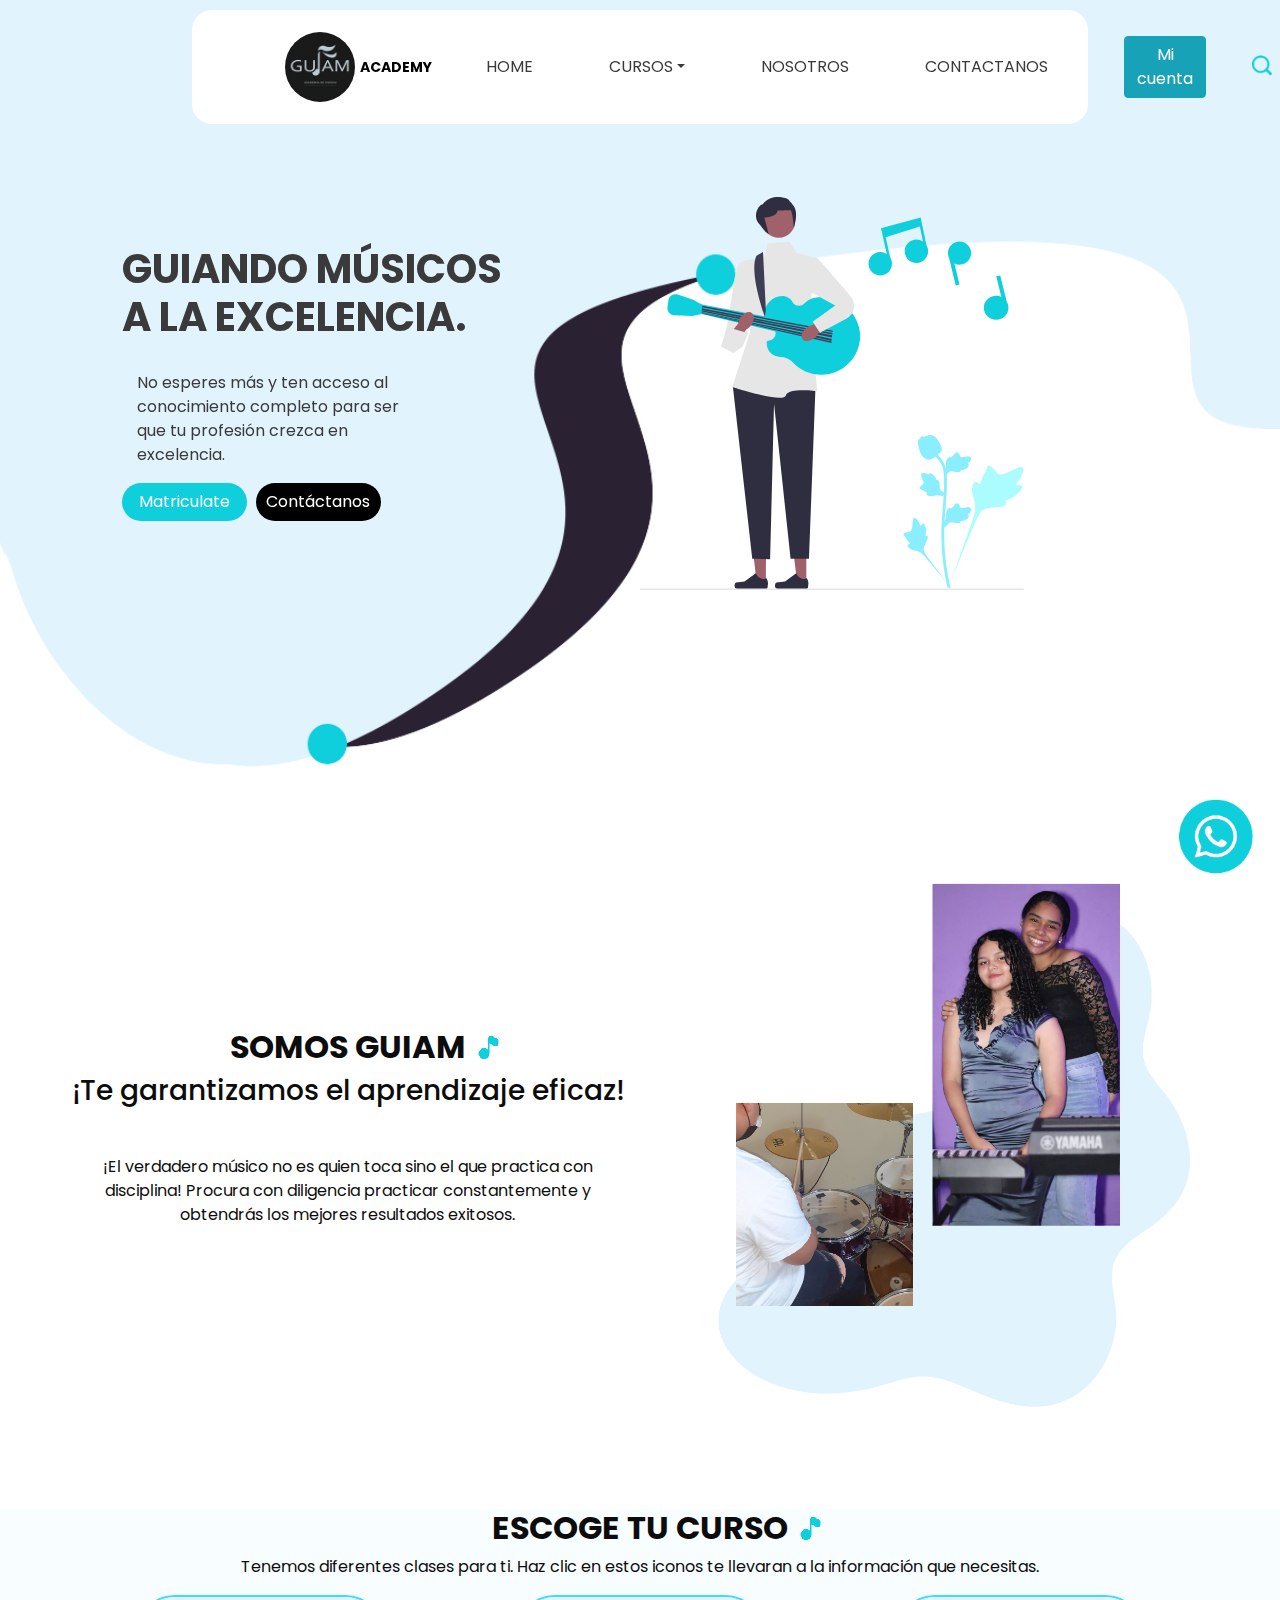
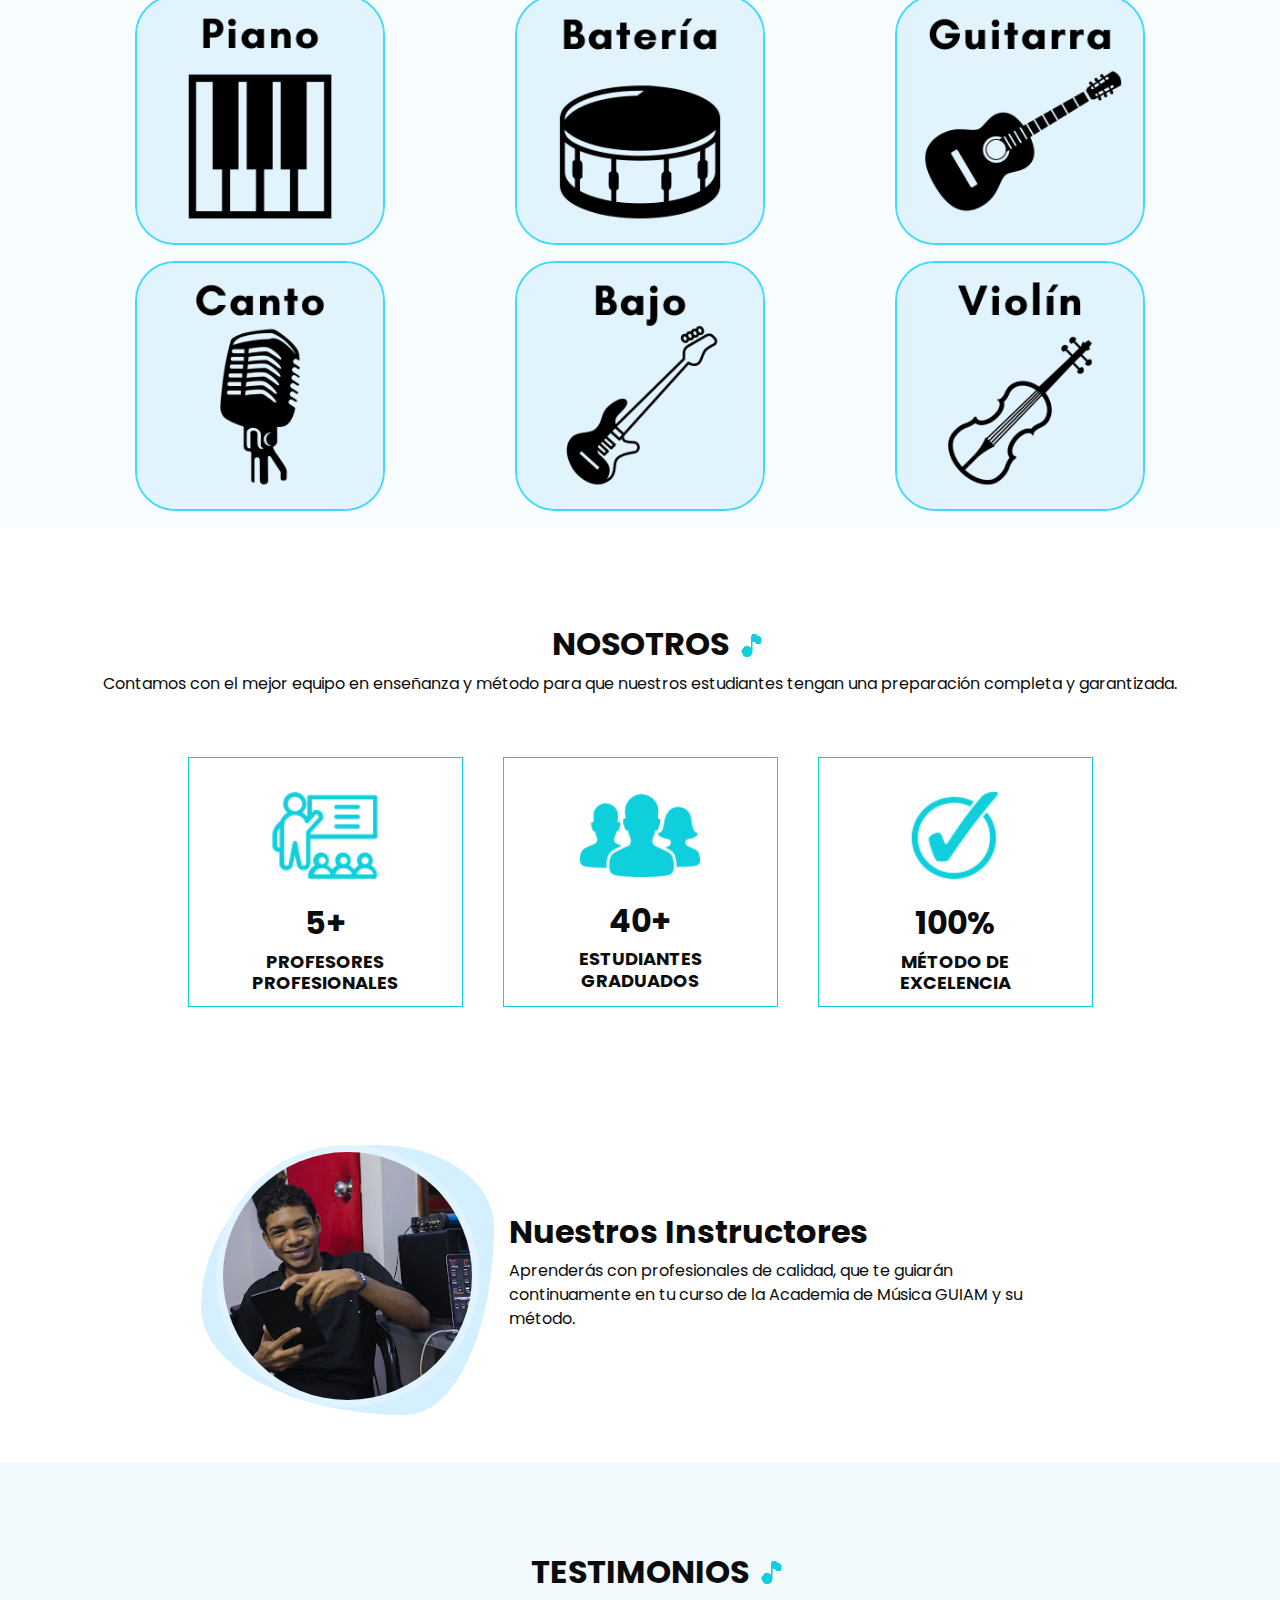
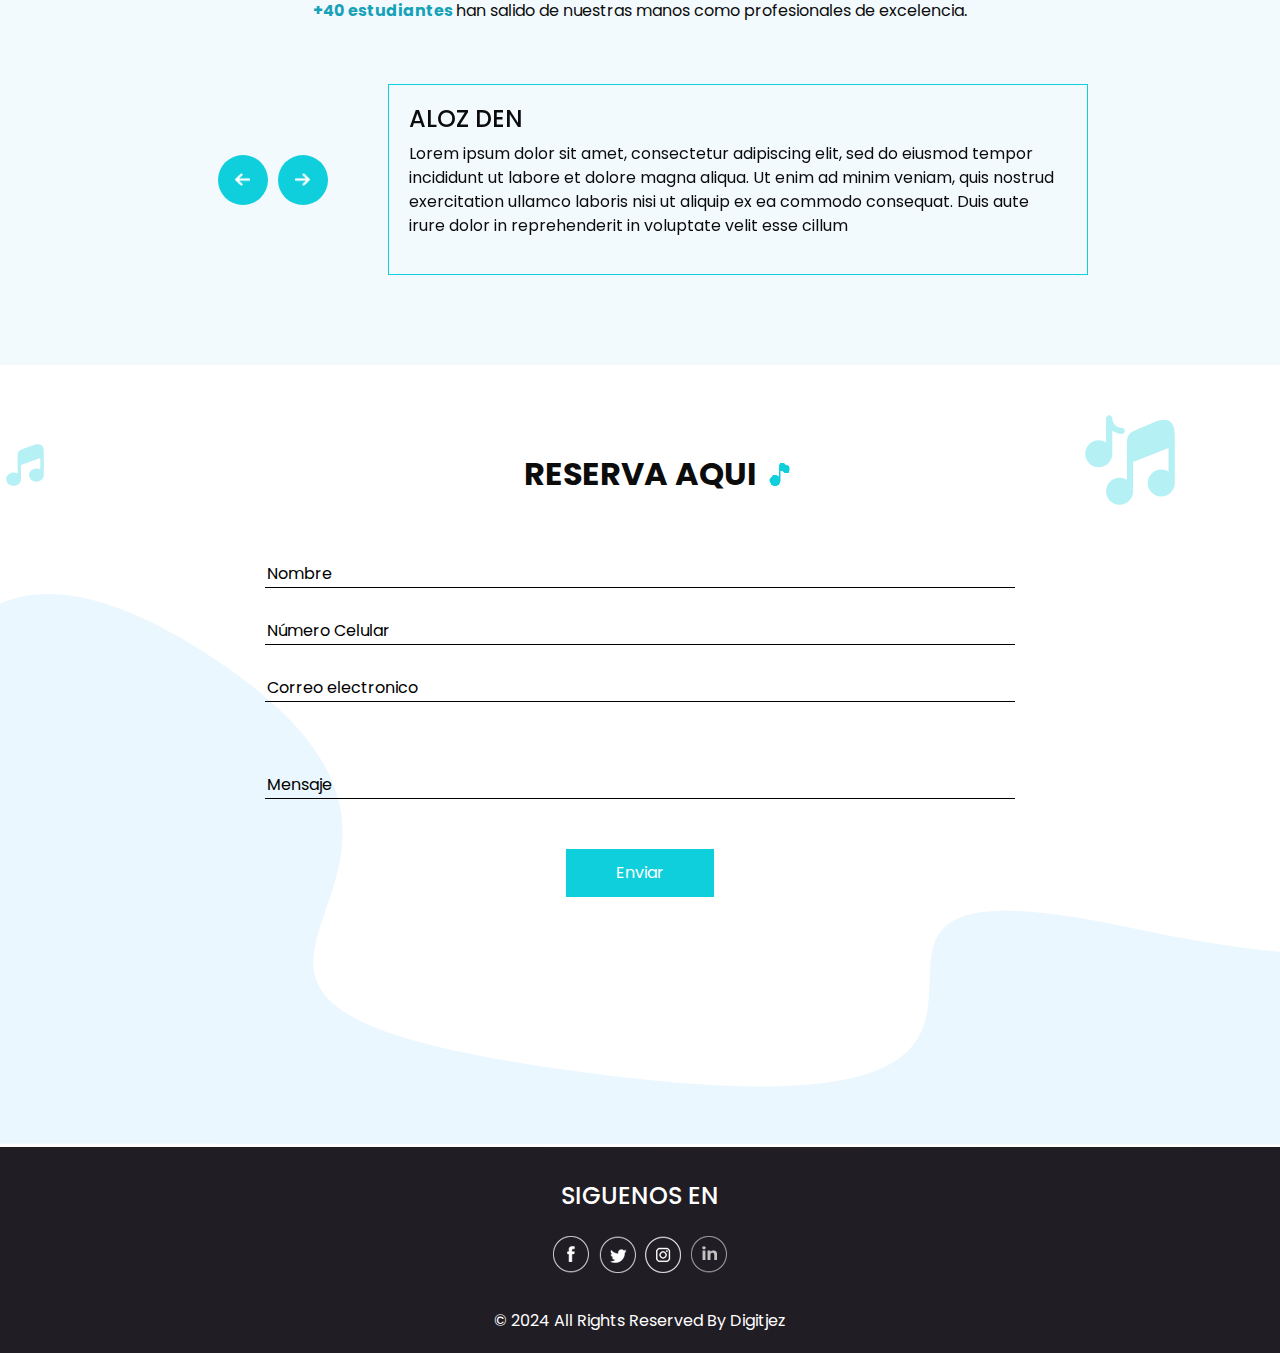
==== index.html @ 12d98ac3 "Add files via upload" ====
<!DOCTYPE html>
<html>

<head>
  <!-- Basic -->
  <meta charset="utf-8" />
  <meta http-equiv="X-UA-Compatible" content="IE=edge" />
  <!-- Mobile Metas -->
  <meta name="viewport" content="width=device-width, initial-scale=1, shrink-to-fit=no" />
  <!-- Site Metas -->
  <meta name="keywords" content="" />
  <meta name="description" content="" />
  <meta name="author" content="" />

  <title>GUIAM</title>


  <!-- bootstrap core css -->
  <link rel="stylesheet" type="text/css" href="css/bootstrap.css" />

  <!-- fonts style -->
  <link href="https://fonts.googleapis.com/css?family=Poppins:400,700&display=swap" rel="stylesheet">


  <!-- Custom styles for this template -->
  <link href="css/style.css" rel="stylesheet" />
  <!-- responsive style -->
  <link href="css/responsive.css" rel="stylesheet" />
</head>

<body>

  <div class="hero_area">
    <!-- header section strats -->
    <header class="header_section">
      <div class=""
        style="right:15%; left: 15%; top: 10px; position: fixed; display: block; background-color: #ffffff; z-index: 100; border-radius: 20px;">
        <div class="row">
          <div class="col-lg-10 offset-lg-1">
            <nav class="navbar navbar-expand-lg custom_nav-container ">
              <a class="navbar-brand" href="index.html">
                <img src="images/Guian_negro.jpg" style="border-radius: 40px; width: 70px;" alt="">
                <span style="color: black; font-size:14px;">
                  Academy
                </span>
              </a>
              </a>
              <button class="navbar-toggler" type="button" data-toggle="collapse" data-target="#navbarSupportedContent"
                aria-controls="navbarSupportedContent" aria-expanded="false" aria-label="Toggle navigation">
                <span class="navbar-toggler-icon"></span>
              </button>

              <div class="collapse navbar-collapse" id="navbarSupportedContent">
                <div class="d-flex ml-auto flex-column flex-lg-row align-items-center ">
                  <ul class="navbar-nav">
                    <li class="nav-item">
                      <a class="nav-link" href="index.html">Home<span class="sr-only">(current)</span></a>
                    </li>
                    <li class="nav-item dropdown">
                      <a class="nav-link dropdown-toggle" data-toggle="dropdown" href="#" role="button"
                        aria-haspopup="true" aria-expanded="false">Cursos</a>
                      <div class="dropdown-menu">
                        <div class="justify-content-center text-center">
                          
                          <a class="dropdown-item" href="">Piano</a>
                       <a class="dropdown-item" href="">Drum</a>
                         <a class="dropdown-item" href="">Guitar</a>
                        <a class="dropdown-item" href="">Canto</a>
                        <a class="dropdown-item" href="">Bajo</a>
                      <a class="dropdown-item" href="">Violin</a>

                        </div>
                        <p class="text-center" style="font-size: 12px;">Presenciales</p>
                        <div class="dropdown-divider"></div>
                        <a class="dropdown-item  text-center" href="#">Cursos Virtuales</a>
                      </div>
                    </li>
                    <li class="nav-item">
                      <a class="nav-link" href="portfolio.html">Nosotros</a>
                    </li>
                    <li class="nav-item">
                      <a class="nav-link" href="contact.html">Contactanos</a>
                    </li>
                    <li class="nav-item">
                      <a class="nav-link" href="login.html"><button type="button" class="btn btn-info">Mi
                          cuenta</button></a>
                    </li>
                  </ul>
                  <form class="form-inline">
                    <button class="btn  my-2 my-sm-0 nav_search-btn" type="submit"></button>
                  </form>
                </div>

              </div>
            </nav>
          </div>
        </div>
      </div>
    </header>
    <!-- end header section -->
    <!-- slider section -->
    <section class=" slider_section position-relative" style="padding: 6% 0 0 0;">
      <div id="carouselExampleControls" class="carousel slide" data-ride="carousel">
        <div class="carousel-inner">
          <div class="carousel-item active">
            <div class="container-fluid">
              <div class="row align-items-start">
                <div class="col-md-5 offset-md-1 ">
                  <div class="detail_box pt-lg-5">
                    <h1>
                      Guiando Músicos<br>
                      a la excelencia.
                    </h1>
                    <p class="col-lg-8 col-sm-5">
                      No esperes más y ten acceso al conocimiento completo para ser que tu profesión crezca en
                      excelencia.
                    </p>
                    <div class="btn-box">
                      <a href="" class="btn-1">
                        Matriculate
                      </a>
                      <a href="" class="btn-2">
                        Contáctanos
                      </a>
                    </div>
                  </div>
                </div>
                <div class="col-md-6 px-0">
                  <div class="img-box">
                    <img src="images/undraw_compose_music_re_wpiw.svg" alt="" style="z-index: 2; width: 60%;">
                  </div>
                </div>
              </div>
            </div>
          </div>
          <!--<div class="carousel-item">
            <div class="container-fluid">
              <div class="row">
                <div class="col-md-5 offset-md-1">
                  <div class="detail_box">
                    <h1>
                      photography <br>
                      studio
                    </h1>
                    <p>
                      It is a long established fact that a reader will be distracted by the readable content
                    </p>
                    <div class="btn-box">
                      <a href="" class="btn-1">
                        About Us
                      </a>
                      <a href="" class="btn-2">
                        Get A Quote
                      </a>
                    </div>
                  </div>
                </div>
                <div class="col-md-6 px-0">
                  <div class="img-box">
                    <img src="images/piano" alt="">
                  </div>
                </div>
              </div>
            </div>
          </div>
          <div class="carousel-item">
            <div class="container-fluid">
              <div class="row">
                <div class="col-md-5 offset-md-1">
                  <div class="detail_box">
                    <h1>
                      photography <br>
                      studio
                    </h1>
                    <p>
                      It is a long established fact that a reader will be distracted by the readable content
                    </p>
                    <div class="btn-box">
                      <a href="" class="btn-1">
                        About Us
                      </a>
                      <a href="" class="btn-2">
                        Get A Quote
                      </a>
                    </div>
                  </div>
                </div>
                <div class="col-md-6 px-0">
                  <div class="img-box">
                    <img src="images/slider-img.jpg" alt="">
                  </div>
                </div>
              </div>
            </div>
          </div>
        </div>
        <div class="carousel_btn-container">
          <a class="carousel-control-prev" href="#carouselExampleControls" role="button" data-slide="prev">
            <span class="sr-only">Previous</span>
          </a>
          <a class="carousel-control-next" href="#carouselExampleControls" role="button" data-slide="next">
            <span class="sr-only">Next</span>
          </a>
        </div>-->
        </div>

    </section>
    <!-- end slider section -->
  </div>

  <!-- about section -->

  <section class=" pt-5 pb-5">
    <div class="container">

      <div class="row">
        <div class="col-lg-6 col-sm-12 align-self-center text-center">
                <div class="heading_container">
        <h2>
          Somos GUIAM
        </h2>
      </div>
          <h3 class="mb-5">¡Te garantizamos el aprendizaje eficaz!</h3>
          <p>¡El verdadero músico no es quien toca sino el que practica con disciplina! Procura con diligencia practicar constantemente y obtendrás los mejores resultados exitosos.
          </p>
        </div>
        <div class="col-lg-6 col-sm-12 align-items-center">
          <img style="width: 100%;" src="images/Foto-2.png" alt="">
        </div>

      </div>
    </div>
  </section>


  <!-- <section class="about_section layout_padding">
    <div class="container">
      <div class="heading_container">
        <h2>
          About Studio
        </h2>
      </div>
      <div class="box">
        <div class="img-box">
          <img src="images/about-img.jpg" alt="">
          <div class="about_img-bg">
            <img src="images/about-img-bg.png" alt="">
          </div>
        </div>
        <div class="detail-box">
          <p>
            It is a long established fact that a reader will be distracted by the readable content of a page when
            looking at its layout. The point of using Lorem Ipsum is that it has a more-or-less normal distribution of
            letters,
          </p>
          <div>
            <a href="">
              about More
            </a>
          </div>
        </div>
      </div>
    </div>

  </section>-->


  <!-- portfolio section -->

  <section class="portfolio_section mt-5 mb-2">
    <div class="container">
      <div class="heading_container">
        <h2>
          Escoge tu Curso
        </h2>
        <p>
          Tenemos diferentes clases para ti. Haz clic en estos iconos te llevaran a la información que necesitas. 
        </p>
      </div>
      <!--<div class="portfolio_container layout_padding2">
        <div class="box-1">
          <div class="img-box b-1">
            <img src="images/Piano.png" alt="">
            <div class="btn-box">
              <a href="" class="btn-1">

              </a>
            </div>
          </div>
          <div class="img-box b-2">
            <img src="images/p-2.jpg" alt="">
            <div class="btn-box">
              <a href="" class="btn-1">

              </a>
            </div>
          </div>
        </div>
        <div class="box-2">
          <div class="box-2-top">
            <div class="img-box b-3">
              <img src="images/p-3.jpg" alt="">
              <div class="btn-box">
                <a href="" class="btn-1">

                </a>
              </div>
            </div>
          </div>
          <div class="box-2-top2">
            <div class="img-box b-4">
              <img src="images/p-4.jpg" alt="">
              <div class="btn-box">
                <a href="" class="btn-1">

                </a>
              </div>
            </div>
          </div>
          <div class="box-2-btm">
            <div class="img-box b-5">
              <img src="images/p-5.jpg" alt="">
              <div class="btn-box">
                <a href="" class="btn-1">

                </a>
              </div>
            </div>
            <div class="img-box b-6">
              <img src="images/p-6.jpg" alt="">
              <div class="btn-box">
                <a href="" class="btn-1">

                </a>
              </div>
            </div>
          </div>
        </div>-->

      <div class="container">
        <div class="row justify-content-center text-center img-course">
          <div class="pb-3 col-lg-4 col-6">
            <img class="animation-expanded" src="images/Piano.png" alt="">
          </div>
          <div class="pb-3 col-lg-4 col-6">
            <img class="animation-expanded" src="images/Drum.png" alt="">
          </div>
          <div class="pb-3 col-lg-4 col-6">
            <img class="animation-expanded" src="images/Guitar.png" alt="">
          </div>

          <div class="pb-3 col-lg-4 col-6">
            <img class="animation-expanded" src="images/Canto.png" alt="">
          </div>
          <div class="col-lg-4 col-6">
            <img class="animation-expanded" src="images/Bajo.png" alt="">
          </div>
          <div class="col-lg-4 col-6">
            <img class="animation-expanded" src="images/Violin.png" alt="">
          </div>

        </div>
      </div>

    </div>
    </div>
    </div>

  </section>

  <!-- end about section -->

  <!-- achieve section -->

  <section class="achieve_section layout_padding">
    <div class="container">
      <div class="heading_container">
        <h2>
          Nosotros
        </h2>
        <p>
          Contamos con el mejor equipo en enseñanza y método para que nuestros estudiantes tengan una preparación
          completa y garantizada.
        </p>
      </div>
      <div class="achieve_container">
        <div class="box">
          <div class="img-box">
            <img src="images/Profesor.png" alt="">
          </div>
          <div class="detail-box">
            <h2>
              5+
            </h2>
            <h6>
              Profesores profesionales
            </h6>
          </div>
        </div>
        <div class="box">
          <div class="img-box">
            <img src="images/a-2.png" alt="">
          </div>
          <div class="detail-box">
            <h2>
              40+
            </h2>
            <h6>
              Estudiantes Graduados
            </h6>
          </div>
        </div>
        <div class="box">
          <div class="img-box">
            <img src="images/Check.png" alt="">
          </div>
          <div class="detail-box">
            <h2>
              100%
            </h2>
            <h6>
              Método de excelencia
            </h6>
          </div>
        </div>
      </div>
    </div>
  </section>

  <!-- end achieve section -->


  <section class="p-5">
    <div class="container">
      <div class="heading_container">

      </div>
      <div class="row justify-content-center">
        <div class="col-lg-3 col-sm-12 align-items-center shape">
          <img class="" style="width: 100%; border-radius: 50%; border: 7px solid #E1F3FD;" src="images/jezreel.jpg"
            alt="">
        </div>
        <div class="col-lg-6 col-sm-12 align-self-center">
          <h2 style="font-weight: bold;">
            Nuestros Instructores
          </h2>
          <p> Aprenderás con profesionales de calidad, que te guiarán continuamente en tu curso de la Academia de Música GUIAM y su método.
          </p>
        </div>
      </div>
    </div>
  </section>

  <!-- client section -->

  <section class="client_section layout_padding-bottom layout_padding-top" style="background-color: #e1f3fd63 ;">
    <div class="container">
      <div class="heading_container">
        <h2>
          Testimonios
        </h2>
        <p>
          <span class="text-info font-weight-bold">+40 estudiantes </span>han salido de nuestras manos como profesionales de excelencia.
        </p>
      </div>
      <div class="layout_padding2-top">
        <div id="carouselExample2Controls" class="carousel slide" data-ride="carousel">
          <div class="row">
            <div class="col-md-3">
              <div class="btn_container">
                <a class="carousel-control-prev" href="#carouselExample2Controls" role="button" data-slide="prev">
                  <span class="sr-only">Previous</span>
                </a>
                <a class="carousel-control-next" href="#carouselExample2Controls" role="button" data-slide="next">
                  <span class="sr-only">Next</span>
                </a>
              </div>
            </div>
            <div class="col-md-9 col-lg-8">
              <div class="carousel-inner">
                <div class="carousel-item active">
                  <div class="detail-box">
                    <h4>
                      Aloz den
                    </h4>
                    <p>
                      Lorem ipsum dolor sit amet, consectetur adipiscing elit, sed do eiusmod tempor incididunt ut
                      labore
                      et
                      dolore magna aliqua. Ut enim ad minim veniam, quis nostrud exercitation ullamco laboris nisi ut
                      aliquip ex ea commodo consequat. Duis aute irure dolor in reprehenderit in voluptate velit esse
                      cillum
                    </p>
                  </div>
                </div>
                <div class="carousel-item ">
                  <div class="detail-box">
                    <h4>
                      Aloz den
                    </h4>
                    <p>
                      Lorem ipsum dolor sit amet, consectetur adipiscing elit, sed do eiusmod tempor incididunt ut
                      labore
                      et
                      dolore magna aliqua. Ut enim ad minim veniam, quis nostrud exercitation ullamco laboris nisi ut
                      aliquip ex ea commodo consequat. Duis aute irure dolor in reprehenderit in voluptate velit esse
                      cillum
                    </p>
                  </div>
                </div>
                <div class="carousel-item ">
                  <div class="detail-box">
                    <h4>
                      Aloz den
                    </h4>
                    <p>
                      Lorem ipsum dolor sit amet, consectetur adipiscing elit, sed do eiusmod tempor incididunt ut
                      labore
                      et
                      dolore magna aliqua. Ut enim ad minim veniam, quis nostrud exercitation ullamco laboris nisi ut
                      aliquip ex ea commodo consequat. Duis aute irure dolor in reprehenderit in voluptate velit esse
                      cillum
                    </p>
                  </div>
                </div>
              </div>
            </div>

          </div>

        </div>
      </div>
    </div>
  </section>


  <!-- end client section -->

  <!-- contact section -->

  <section class="contact_section layout_padding">
    <div class="bg-img1">
      <img src="images/music-notes-svgrepo-com (3).svg" alt="">
    </div>
    <div class="bg-img2">
      <img src="images/music-note-svgrepo-com.svg" alt="">
    </div>
    <div class="container">
      <div class="heading_container">
        <h2>
          Reserva aqui
        </h2>
      </div>
      <div class="">
        <div class="row">
          <div class="col-md-8 mx-auto">
            <form action="">
              <div class="contact_form-container">
                <div>
                  <div>
                    <input type="text" placeholder="Nombre">
                  </div>
                  <div>
                    <input type="text" placeholder="Número Celular">
                  </div>
                  <div>
                    <input type="email" placeholder="Correo electronico">
                  </div>
                  <div class="">
                    <input type="text" placeholder="Mensaje" class="message_input">
                  </div>
                  <div class=" d-flex justify-content-center ">
                    <button type="submit">
                      Enviar
                    </button>
                  </div>
                </div>
              </div>
            </form>
          </div>
        </div>
      </div>
    </div>
  </section>


  <!-- end contact section -->


  <!-- info section -->
  <section class="info_section">
    <div class="container">
      <div class="info_container">
        <div class="info_social">
          <div class="d-flex justify-content-center">
            <h4 class="">
              Siguenos en
            </h4>
          </div>
          <div class="social_box">
            <a href="">
              <img src="images/fb.png" alt="">
            </a>
            <a href="">
              <img src="images/twitter.png" alt="">
            </a>
            <a href="">
              <img src="images/instagram.png" alt="">
            </a>
            <a href="">
              <img src="images/linkedin.png" alt="">
            </a>
          </div>
        </div>
      </div>
    </div>
  </section>

  <style>

  </style>

  <!-- end info_section -->
  <div class="fixed-action-btn" style="bottom: 45px; right: 24px;"><a href="" class="btn-smf" aria-label="whatsapp">
      <img src="/images/whatsapp azulado.png" alt=""></a>
    <ul>
      <li><a href="https://wa.me/50763581615" aria-label="contactanos"
          style="transform: scaleY(1) scaleX(1) translateY(0px) translateX(0px); opacity: 1;"><i
            class="mdi-communication-live-help">Contáctanos</i></a></li>
    </ul>
  </div>
  <!-- footer section -->
  <section class="container-fluid footer_section">
    <div class="container">
      <p>
        &copy; 2024 All Rights Reserved By
        <a href="https://html.design/">Digitjez</a>
      </p>
    </div>
  </section>
  <!-- footer section -->

  <script type="text/javascript" src="js/jquery-3.4.1.min.js"></script>
  <script type="text/javascript" src="js/bootstrap.js"></script>

</body>

</html>
---- css/style.css ----
body {
  font-family: 'Poppins', sans-serif;
  color: #0c0c0c;
  background-color: #ffffff;
}




/*INICIO NUEVOS PROPIOS*/
/*Animacion de expanded*/
.animation-expanded {
  transition: 0.3s;
}

.animation-expanded:hover {
  transform: scale(1.08)
}
/*boton de whatsapp*/

.fixed-action-btn {
  position: fixed;
  right: 23px;
  bottom: 23px;
  padding-top: 15px;
  margin-bottom: 0;
  z-index: 998
}

.fixed-action-btn.active ul {
  visibility: visible
}

.fixed-action-btn.horizontal {
  padding: 0 0 0 15px
}

.fixed-action-btn.horizontal ul {
  text-align: right;
  right: 64px;
  top: 50%;
  -webkit-transform: translateY(-50%);
  transform: translateY(-50%);
  height: 100%;
  left: auto;
  width: 500px
}

.fixed-action-btn.horizontal ul li {
  display: inline-block;
  margin: 15px 15px 0 0
}


.fixed-action-btn ul {
  line-height: 40px;
  color: rgb(0, 0, 0);
  margin-left: 30px;
  font-size: 12px;
  left: none;
  right: 95px;
  text-align: center;
  position: absolute;
  margin: 0;
  visibility: hidden;
  width: 100px;
  height: 40px;
  background: #fff;
  position: relative;
  -moz-border-radius: 10px;
  -webkit-border-radius: 10px;
  border-radius: 10px;
  box-shadow: 0 5px 15px 0 rgba(0, 0, 0, 0.6)
}

.fixed-action-btn ul::before {
  content: "";
  position: absolute;
  left: 95%;
  top: 18px;
  width: 0;
  height: 0;
  border-top: 8px solid transparent;
  border-left: 16px solid #fff;
  ;
  border-bottom: 8px solid transparent
}


@media only screen and (min-width:320px) and (max-width:768px) {
  .btn-smf img {
    width: 75px;
    height: 75px;
    line-height: 66px;
    bottom: 5px;
    right: 5px
  }

  .fixed-action-btn ul {
    right: 56px;
    top: 26px
  }

}


.btn-smf img {
  position: fixed;
  object-fit: cover;
  width: 108px;
  height: 108px;
  bottom: 10px;
  right: 10px;
  border-radius: 50%;
  text-align: center;
  font-size: 35px;
  z-index: 100;
  transition: all 300ms ease
}

.btn-smf img:hover {
  width: 125px;
  height: 125px;
  color: #fff
}



/*Fancy border*/

.shape {
	background: #d4f0ff;
	animation: morph 4s ease-in-out infinite;
	border-radius: 60% 40% 30% 70% / 60% 30% 70% 40%;
	height: 270px;
	transition: all 1s ease-in-out;
	width: 400px;
	z-index: 1;
}

@keyframes morph {
	0% {
		border-radius: 60% 40% 30% 70% / 60% 30% 70% 40%;
		background: #d4f0ff;
	}

	50% {
		border-radius: 30% 60% 70% 40% / 50% 60% 30% 60%;
		background: #d4f0ff;
	}

	100% {
		border-radius: 60% 40% 30% 70% / 60% 30% 70% 40%;
		background: #d4f0ff;
	}
}

/*FIN NUEVOS PROPIOS*/


.layout_padding {
  padding: 90px 0;
}

.layout_padding2 {
  padding: 45px 0;
}

.layout_padding2-top {
  padding-top: 45px;
}

.layout_padding2-bottom {
  padding-bottom: 45px;
}

.layout_padding-top {
  padding-top: 90px;
}

.layout_padding-bottom {
  padding-bottom: 90px;
}

.heading_container {
  display: -webkit-box;
  display: -ms-flexbox;
  display: flex;
  -webkit-box-orient: vertical;
  -webkit-box-direction: normal;
      -ms-flex-direction: column;
          flex-direction: column;
  -webkit-box-align: center;
      -ms-flex-align: center;
          align-items: center;
  text-align: center;
}

.heading_container h2 {
  position: relative;
  font-weight: bold;
  text-transform: uppercase;
}

.heading_container h2 span {
  position: relative;
  z-index: 2;
}

.heading_container h2::before {
  content: "";
  position: absolute;
  width: 35px;
  height: 26px;
  top: 50%;
  right: -40px;
  -webkit-transform: translateY(-50%);
          transform: translateY(-50%);
  z-index: 1;
  background-image: url(../images/heading-img.png);
  background-repeat: no-repeat;
}

/*header section*/
.hero_area {
  height: 90vh;
  position: relative;
  background-image: url(../images/hero-3bg.png);
  background-size: cover;
  background-repeat: no-repeat;
  padding-top:120px;
}

.sub_page .hero_area {
  height: auto;
  background-image: none;
  background-color: #e1f3fd;
}

.sub_page .hero_area::after {
  display: none;
}

.header_section .container-fluid {
  padding-right: 25px;
  padding-left: 25px;
}

.header_section .nav_container {
  margin: 0 auto;
}

.custom_nav-container .navbar-nav .nav-item .nav-link {
  margin: 10px 30px;
  color: #3b3a3a;
  
  text-align: center;
  position: relative;
  text-transform: uppercase;
 /* display: inline-grid;  */

}

.nav-item{
  display: inline-grid;  
  align-items: center;
}
/*.custom_nav-container .navbar-nav .nav-item .nav-link::before {
  content: "";
  width: 5px;
  height: 5px;
  position: absolute;
  top: 50%;
  left: -10px;
  -webkit-transform: translateY(-50%);
          transform: translateY(-50%);
  background-color: #0fcfdc;
  border-radius: 100%;
}*/
/**/
.custom_nav-container .navbar-nav .nav-item.active .nav-link, .custom_nav-container .navbar-nav .nav-item:hover .nav-link {
  color: #2a2132;
}

.custom_nav-container .navbar-nav .nav-item.active .nav-link::before, .custom_nav-container .navbar-nav .nav-item:hover .nav-link::before {
  background-color: #2a2132;
}

a,
a:hover,
a:focus {
  text-decoration: none;
}

a:hover,
a:focus {
  color: initial;
}

.btn,
.btn:focus {
  outline: none !important;
  -webkit-box-shadow: none;
          box-shadow: none;
}

.custom_nav-container .nav_search-btn {
  background-image: url(../images/search-icon.png);
  background-size: 20px;
  background-repeat: no-repeat;
  background-position: center 5px;
  width: 35px;
  height: 35px;
  padding: 0;
  border: none;
}

.navbar-brand {
  display: -webkit-box;
  display: -ms-flexbox;
  display: flex;
  -webkit-box-align: center;
      -ms-flex-align: center;
          align-items: center;
}

.navbar-brand img {
  width: 30px;
  margin-right: 5px;
}

.navbar-brand span {
  font-size: 20px;
  font-weight: 700;
  color: #0fcfdc;
  text-transform: uppercase;
}

.custom_nav-container {
  z-index: 99999;
   /*padding-top: 20px;*/
  -webkit-box-align: end;
      -ms-flex-align: end;
         /* align-items: flex-end;*/
}

.navbar-expand-lg .navbar-collapse {
  -webkit-box-align: end;
      -ms-flex-align: end;
          align-items: flex-end;
}

.custom_nav-container .navbar-toggler {
  outline: none;
}

.custom_nav-container .navbar-toggler .navbar-toggler-icon {
  background-image: url(../images/menu.png);
  background-size: 45px;
}

/*end header section*/
/* slider section */
.slider_section {
  display: -webkit-box;
  display: -ms-flexbox;
  display: flex;
  -webkit-box-align: center;
      -ms-flex-align: center;
          align-items: center;
  position: relative;
  z-index: 2;
  color: #3b3a3a;
}

.slider_section .row {
  -webkit-box-align: center;
      -ms-flex-align: center;
          align-items: center;
}

.slider_section div#carouselExampleControls {
  width: 100%;
}

.slider_section .detail_box {
  padding-right: 10%;
}

.slider_section .detail_box h1 {
  font-weight: bold;
  margin-bottom: 30px;
  text-transform: uppercase;
}

.slider_section .detail_box .btn-box {
  /*margin-top: 35px;*/
}

.slider_section .detail_box .btn-box a {
  width: 125px;
  text-align: center;
}

.slider_section .detail_box .btn-box .btn-1 {
  display: inline-block;
  padding: 7px 0px;
  background-color: #0fcfdc;
  color: #ffffff;
  border-radius: 30px;
  margin-right: 5px;
}

.slider_section .detail_box .btn-box .btn-1:hover {
  background-color: #0db9c4;
}

.slider_section .detail_box .btn-box .btn-2 {
  display: inline-block;
  padding: 7px 0px;
  background-color: #000000;
  color: #ffffff;
  border-radius: 30px;
}

.slider_section .detail_box .btn-box .btn-2:hover {
  background-color: #333333;
}

.slider_section .img-box img {
  width: 100%;
}

.slider_section .carousel_btn-container {
  width: 60px;
  position: absolute;
  bottom: 175px;
  display: -webkit-box;
  display: -ms-flexbox;
  display: flex;
  -webkit-box-pack: justify;
      -ms-flex-pack: justify;
          justify-content: space-between;
  left: 10%;
  z-index: 999;
}

.slider_section .carousel_btn-container .carousel-control-prev,
.slider_section .carousel_btn-container .carousel-control-next {
  position: relative;
  width: 35px;
  height: 35px;
  border: none;
  border-radius: 100%;
  opacity: 1;
  background-repeat: no-repeat;
  background-size: 20px;
  background-position: center;
}

.slider_section .carousel_btn-container .carousel-control-prev {
  background-image: url(../images/prev.png);
}

.slider_section .carousel_btn-container .carousel-control-prev:hover {
  background-image: url(../images/prev-blue.png);
}

.slider_section .carousel_btn-container .carousel-control-next {
  background-image: url(../images/next.png);
}

.slider_section .carousel_btn-container .carousel-control-next:hover {
  background-image: url(../images/next-blue.png);
}

.about_section .box {
  display: -webkit-box;
  display: -ms-flexbox;
  display: flex;
  -webkit-box-orient: vertical;
  -webkit-box-direction: normal;
      -ms-flex-direction: column;
          flex-direction: column;
  -webkit-box-align: center;
      -ms-flex-align: center;
          align-items: center;
}

.about_section .box img {
  width: 100%;
}

.about_section .box .img-box {
  position: relative;
  width: 250px;
  margin: 50px 0;
}

.about_section .box .img-box .about_img-bg {
  position: absolute;
  top: 50%;
  left: 50%;
  width: 200%;
  -webkit-transform: translate(-50%, -50%) rotate(0deg) scale(1);
          transform: translate(-50%, -50%) rotate(0deg) scale(1);
  -webkit-animation: rotateAnimation 3s infinite;
          animation: rotateAnimation 3s infinite;
}

@-webkit-keyframes rotateAnimation {
  0% {
    -webkit-transform: translate(-50%, -50%) rotate(0deg) scale(1);
            transform: translate(-50%, -50%) rotate(0deg) scale(1);
  }
  49% {
    -webkit-transform: translate(-50%, -50%) rotate(180deg) scale(1.1);
            transform: translate(-50%, -50%) rotate(180deg) scale(1.1);
  }
  100% {
    -webkit-transform: translate(-50%, -50%) rotate(360deg) scale(1);
            transform: translate(-50%, -50%) rotate(360deg) scale(1);
  }
}

@keyframes rotateAnimation {
  0% {
    -webkit-transform: translate(-50%, -50%) rotate(0deg) scale(1);
            transform: translate(-50%, -50%) rotate(0deg) scale(1);
  }
  49% {
    -webkit-transform: translate(-50%, -50%) rotate(180deg) scale(1.1);
            transform: translate(-50%, -50%) rotate(180deg) scale(1.1);
  }
  100% {
    -webkit-transform: translate(-50%, -50%) rotate(360deg) scale(1);
            transform: translate(-50%, -50%) rotate(360deg) scale(1);
  }
}

.about_section .box .detail-box {
  margin-top: 35px;
  text-align: center;
}

.about_section .box .detail-box a {
  display: inline-block;
  padding: 12px 60px;
  background-color: #000000;
  color: #ffffff;
  border-radius: 40px;
  text-transform: uppercase;
  margin-top: 35px;
}

.about_section .box .detail-box a:hover {
  background-color: #333333;
}

.portfolio_section {
  background-color: #f8fdff;
}

.portfolio_section .portfolio_container {
  display: -webkit-box;
  display: -ms-flexbox;
  display: flex;
}

.portfolio_section .portfolio_container .img-box {
  margin: 10px;
  position: relative;
  display: -webkit-box;
  display: -ms-flexbox;
  display: flex;
  -webkit-box-flex: 1;
      -ms-flex-positive: 1;
          flex-grow: 1;
}

.portfolio_section .portfolio_container .img-box img {
  width: 100%;
  height: 100%;
}

.portfolio_section .portfolio_container .img-box .btn-box {
  position: absolute;
  top: 50%;
  left: 50%;
  -webkit-transform: translate(-50%, -50%);
          transform: translate(-50%, -50%);
  display: -webkit-box;
  display: -ms-flexbox;
  display: flex;
}

.portfolio_section .portfolio_container .img-box .btn-box a {
  display: none;
  width: 50px;
  height: 50px;
  border-radius: 100%;
  background-size: cover;
  background-position: center;
  background-repeat: no-repeat;
  margin: 0 5px;
}

.portfolio_section .portfolio_container .img-box .btn-box .btn-1 {
  background-image: url(../images/link.png);
}

.portfolio_section .portfolio_container .img-box::before {
  content: "";
  display: none;
  position: absolute;
  width: 100%;
  height: 100%;
  top: 0;
  left: 0;
  background-color: rgba(15, 207, 220, 0.8);
  z-index: 0;
}

.portfolio_section .portfolio_container .img-box:hover a {
  display: block;
}

.portfolio_section .portfolio_container .img-box:hover::before {
  display: block;
}

.portfolio_section .portfolio_container .box-1,
.portfolio_section .portfolio_container .box-2 {
  display: -webkit-box;
  display: -ms-flexbox;
  display: flex;
  -webkit-box-orient: vertical;
  -webkit-box-direction: normal;
      -ms-flex-direction: column;
          flex-direction: column;
  -webkit-box-pack: stretch;
      -ms-flex-pack: stretch;
          justify-content: stretch;
  -webkit-box-align: stretch;
      -ms-flex-align: stretch;
          align-items: stretch;
}

.portfolio_section .portfolio_container .box-2-btm {
  display: -webkit-box;
  display: -ms-flexbox;
  display: flex;
  -webkit-box-pack: stretch;
      -ms-flex-pack: stretch;
          justify-content: stretch;
  -webkit-box-align: stretch;
      -ms-flex-align: stretch;
          align-items: stretch;
}

.portfolio_section .portfolio_container .box-2-btm .box-2-left {
  display: -webkit-box;
  display: -ms-flexbox;
  display: flex;
}

.portfolio_section .see_btn {
  display: -webkit-box;
  display: -ms-flexbox;
  display: flex;
  -webkit-box-pack: center;
      -ms-flex-pack: center;
          justify-content: center;
}

.portfolio_section .see_btn a {
  display: inline-block;
  padding: 12px 60px;
  background-color: #000000;
  color: #ffffff;
  border-radius: 40px;
  text-transform: uppercase;
  margin-top: 35px;
}

.portfolio_section .see_btn a:hover {
  background-color: #333333;
}

.achieve_section .achieve_container {
  display: -webkit-box;
  display: -ms-flexbox;
  display: flex;
  -webkit-box-pack: center;
      -ms-flex-pack: center;
          justify-content: center;
}

.achieve_section .achieve_container .box {
  width: 275px;
  height: 250px;
  display: -webkit-box;
  display: -ms-flexbox;
  display: flex;
  -webkit-box-orient: vertical;
  -webkit-box-direction: normal;
      -ms-flex-direction: column;
          flex-direction: column;
  -webkit-box-align: center;
      -ms-flex-align: center;
          align-items: center;
  -webkit-box-pack: center;
      -ms-flex-pack: center;
          justify-content: center;
  text-align: center;
  margin: 45px 20px 0 20px;
  padding: 45px 35px 15px 35px;
  border: 1px solid #0fcfdc;
}

.achieve_section .achieve_container .box .img-box {
  width: 120px;
}

.achieve_section .achieve_container .box .img-box img {
  width: 100%;
}

.achieve_section .achieve_container .detail-box {
  margin-top: 25px;
  text-transform: uppercase;
}

.achieve_section .achieve_container .detail-box h2 {
  font-weight: bold;
}

.achieve_section .achieve_container .detail-box h6 {
  font-weight: bold;
  font-size: 18px;
}

.client_section .row {
  -webkit-box-align: center;
      -ms-flex-align: center;
          align-items: center;
}

.client_section .col-md-3 {
  display: -webkit-box;
  display: -ms-flexbox;
  display: flex;
  -webkit-box-pack: end;
      -ms-flex-pack: end;
          justify-content: flex-end;
}

.client_section .btn_container {
  display: -webkit-box;
  display: -ms-flexbox;
  display: flex;
  -webkit-box-pack: center;
      -ms-flex-pack: center;
          justify-content: center;
  -webkit-box-align: center;
      -ms-flex-align: center;
          align-items: center;
}

.client_section .btn_container .carousel-control-prev,
.client_section .btn_container .carousel-control-next {
  position: relative;
  width: 50px;
  height: 50px;
  border: none;
  border-radius: 100%;
  opacity: 1;
  background-repeat: no-repeat;
  background-size: 15px;
  background-position: center;
  background-color: #0fcfdc;
  margin: 0 5px;
}

.client_section .btn_container .carousel-control-prev:hover,
.client_section .btn_container .carousel-control-next:hover {
  background-color: #000000;
}

.client_section .btn_container .carousel-control-prev {
  background-image: url(../images/prev-white.png);
}

.client_section .btn_container .carousel-control-next {
  background-image: url(../images/next-white.png);
}

.client_section .detail-box {
  padding: 20px;
  border: 1px solid #0fcfdc;
  margin: 0 25px;
}

.client_section .detail-box h4 {
  text-transform: uppercase;
}

/* contact section */
.contact_section {
  background-image: url(../images/contact-bg.png);
  background-repeat: no-repeat;
  background-position: left bottom;
  padding-bottom: 250px;
  position: relative;
}

.contact_section .bg-img1 {
  width: 100px;
  position: absolute;
  top: 45px;
  right: 100px;
}

.contact_section .bg-img1 img {
  width: 100%;
}

.contact_section .bg-img2 {
  width: 50px;
  position: absolute;
  top: 75px;
  left: 0px;
}

.contact_section .bg-img2 img {
  width: 100%;
}

.contact_section .contact_form-container {
  margin-top: 45px;
}

.contact_section .contact_form-container input {
  border: none;
  outline: none;
  border-bottom: 1px solid #000000;
  color: #000000;
  width: 100%;
  margin: 15px 0;
  background-color: transparent;
}

.contact_section .contact_form-container input::-webkit-input-placeholder {
  color: #000000;
}

.contact_section .contact_form-container input:-ms-input-placeholder {
  color: #000000;
}

.contact_section .contact_form-container input::-ms-input-placeholder {
  color: #000000;
}

.contact_section .contact_form-container input::placeholder {
  color: #000000;
}

.contact_section .contact_form-container input.message_input {
  margin-top: 55px;
}

.contact_section .contact_form-container button {
  display: inline-block;
  padding: 12px 50px;
  background-color: #0fcfdc;
  color: #ffffff;
  border-radius: 0;
  margin-top: 35px;
  border: none;
}

.contact_section .contact_form-container button:hover {
  background-color: #0db9c4;
}

/* end contact section */
.info_section {
  background-color: #211d25;
  color: #ffffff;
  font-family: 'Poppins', sans-serif;
}

.info_section .info_container {
  width: 75%;
  margin: 0 auto;
}

.info_section .info_social {
  padding-top: 35px;
  display: -webkit-box;
  display: -ms-flexbox;
  display: flex;
  -webkit-box-orient: vertical;
  -webkit-box-direction: normal;
      -ms-flex-direction: column;
          flex-direction: column;
  -webkit-box-align: center;
      -ms-flex-align: center;
          align-items: center;
}

.info_section .info_social h4 {
  text-transform: uppercase;
}

.info_section .info_social .social_box {
  display: -webkit-box;
  display: -ms-flexbox;
  display: flex;
  margin: 15px auto;
  -webkit-box-align: center;
      -ms-flex-align: center;
          align-items: center;
}

.info_section .info_social .social_box img {
  min-width: 10px;
  margin: 0 3px;
}

/* footer section*/
.footer_section {
  background-color: #211d25;
  display: -webkit-box;
  display: -ms-flexbox;
  display: flex;
  -webkit-box-pack: center;
      -ms-flex-pack: center;
          justify-content: center;
  position: relative;
  font-family: 'Poppins', sans-serif;
}

.footer_section p {
  color: #ffffff;
  margin: 0 auto;
  text-align: center;
  padding: 20px 0;
  width: 55%;
}

.footer_section a {
  color: #ffffff;
}
/*# sourceMappingURL=style.css.map */
---- css/responsive.css ----
@media (max-width: 1120px) {
  .slider_section .carousel_btn-container {
    bottom: 0;
  }
  .img-course img {
    width: 150px; 
    border-radius: 30px;
    border: solid 2px #40d9ff;

  }

  
}

@media (max-width: 992px) {
  .navbar-nav {
    align-items: center;
  }

  .custom_nav-container .navbar-nav .nav-item .nav-link {
    margin: 15px 30px;
  }

  .achieve_section .achieve_container {
    flex-wrap: wrap;
  }

  .info_section .info_container {
    width: 100%;
  }

  .footer_section p {
    width: 100%;
  }

  
}

@media (max-width: 768px) {
  .hero_area {
    height: 94vh;
    padding-top:97px;

      background-image: url(../images/hero-bg.png);
  }

  .slider_section {
    padding-top: 50px;
  }

  .slider_section .detail_box {
    text-align: center;
    margin-bottom: 35px;
  }

  .slider_section .detail_box {
    padding: 0;
  }

  .about_section .box .img-box {
    width: 40%;
  }

  .portfolio_section .portfolio_container {
    flex-direction: column;
  }

  .contact_section .bg-img1 {
    width: 75px;
    position: absolute;
    top: 0;
    right: 0px;
  }

  .client_section .col-md-3 {
    justify-content: center;
  }

  .client_section .detail-box {
    margin-bottom: 35px;
  }

  .client_section .row {
    flex-wrap: wrap-reverse;
  }
}

@media (max-width: 576px) {
  .heading_container h2::before {
    top: -15px;
    right: 50%;
    -webkit-transform: translate(50%, -50%);
    transform: translate(50%, -50%);
  }

  .client_section .detail-box {
    margin-left: 0;
    margin-right: 0;

  }
}

@media (max-width: 480px) {}

@media (max-width: 420px) {
  .slider_section .detail_box h1 {
    font-size: 2rem;
  }

  .portfolio_section .portfolio_container .box-2-btm {
    flex-direction: column;
  }
}

@media (max-width: 360px) {



}

@media (min-width: 1200px) {
  .container {
    max-width: 1170px;
  }
  /*Contenedor de Course*/
.img-course img {
  width: 250px; 
  border-radius: 40px;
  border: solid 2px #40d9ff;
}

}
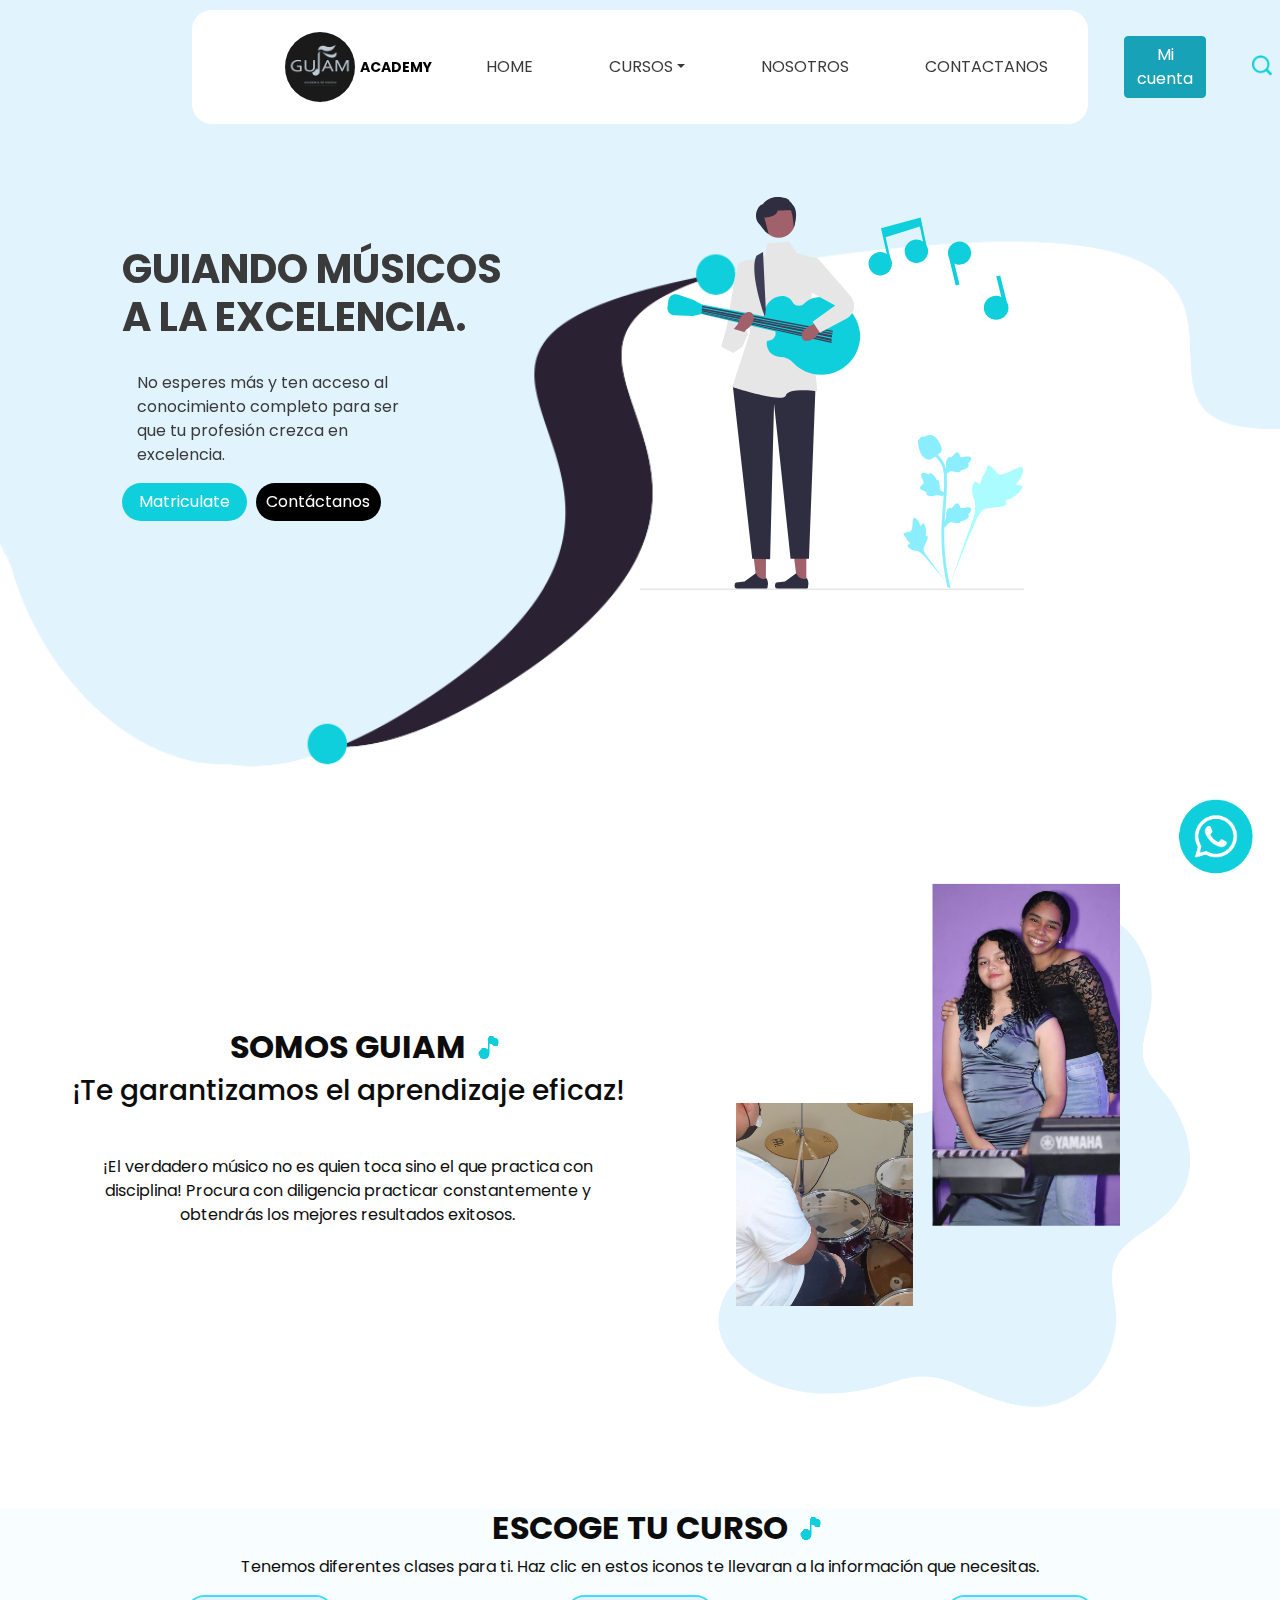
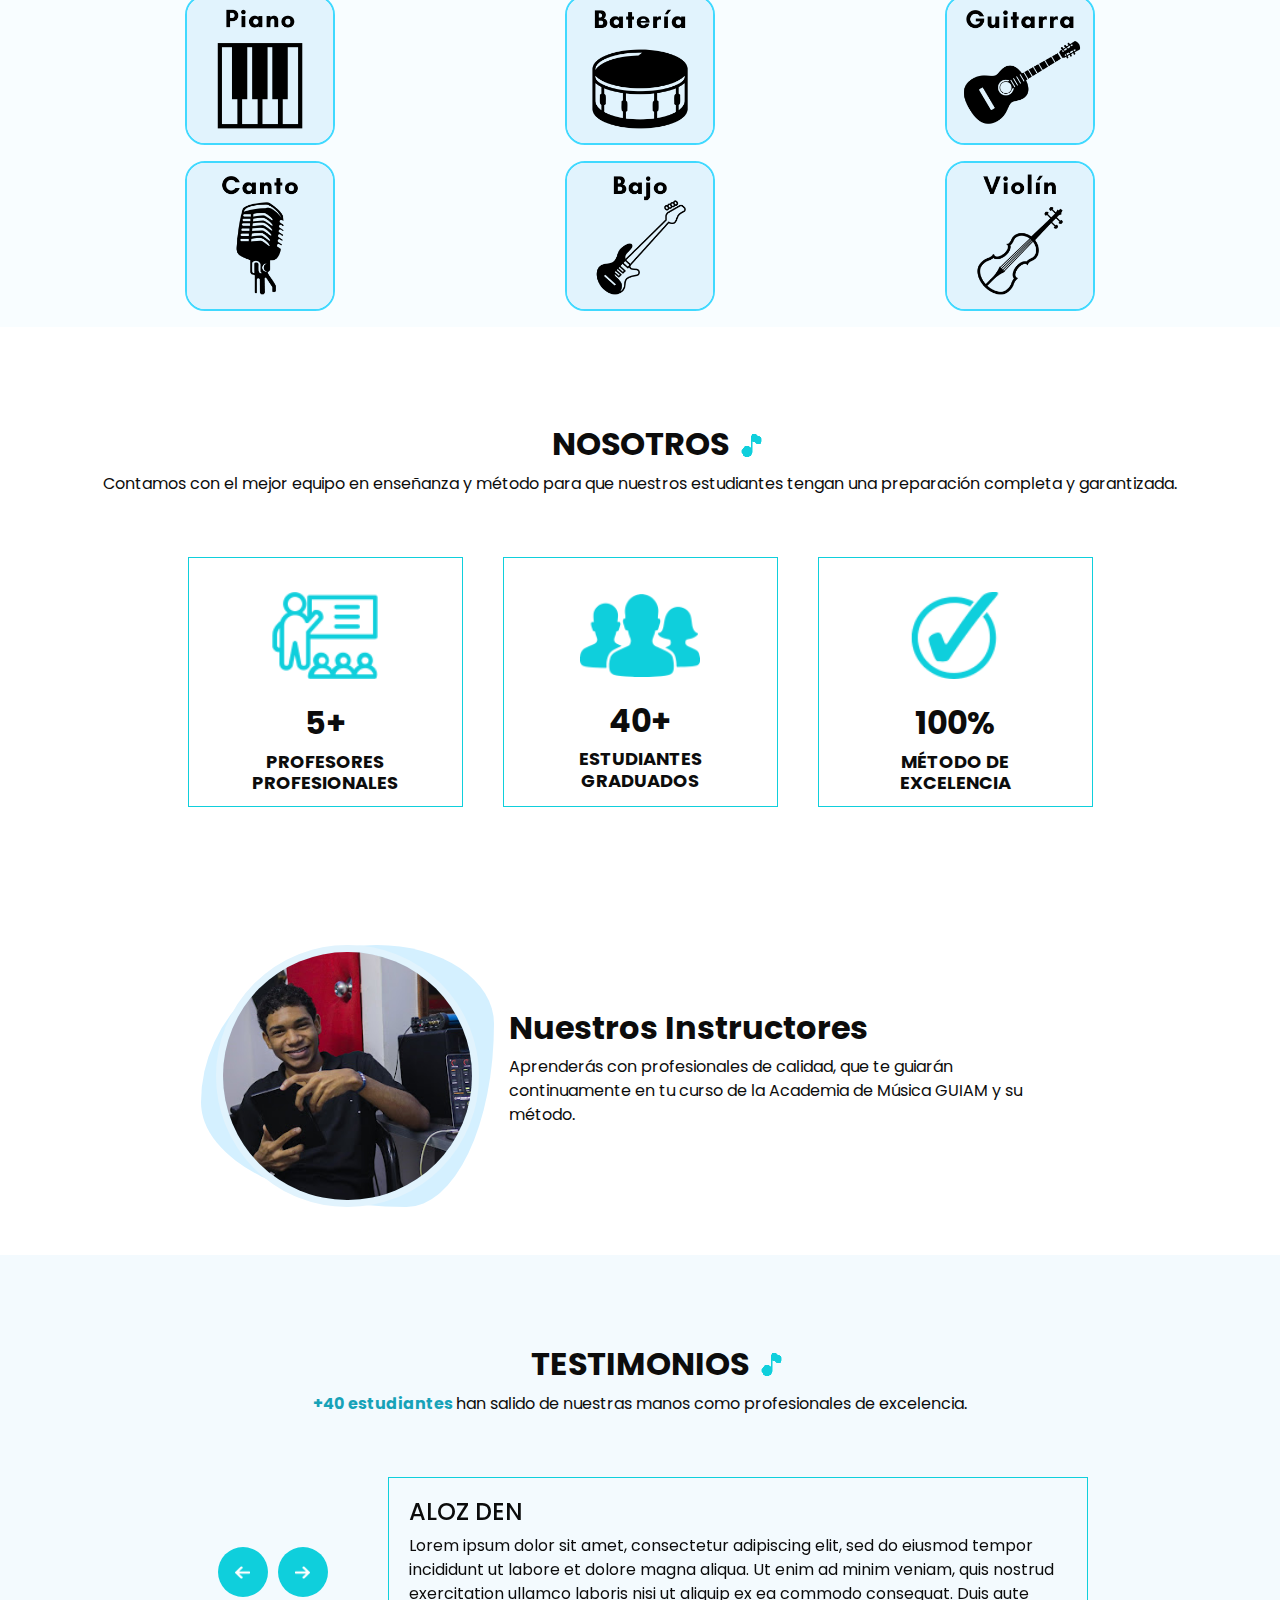
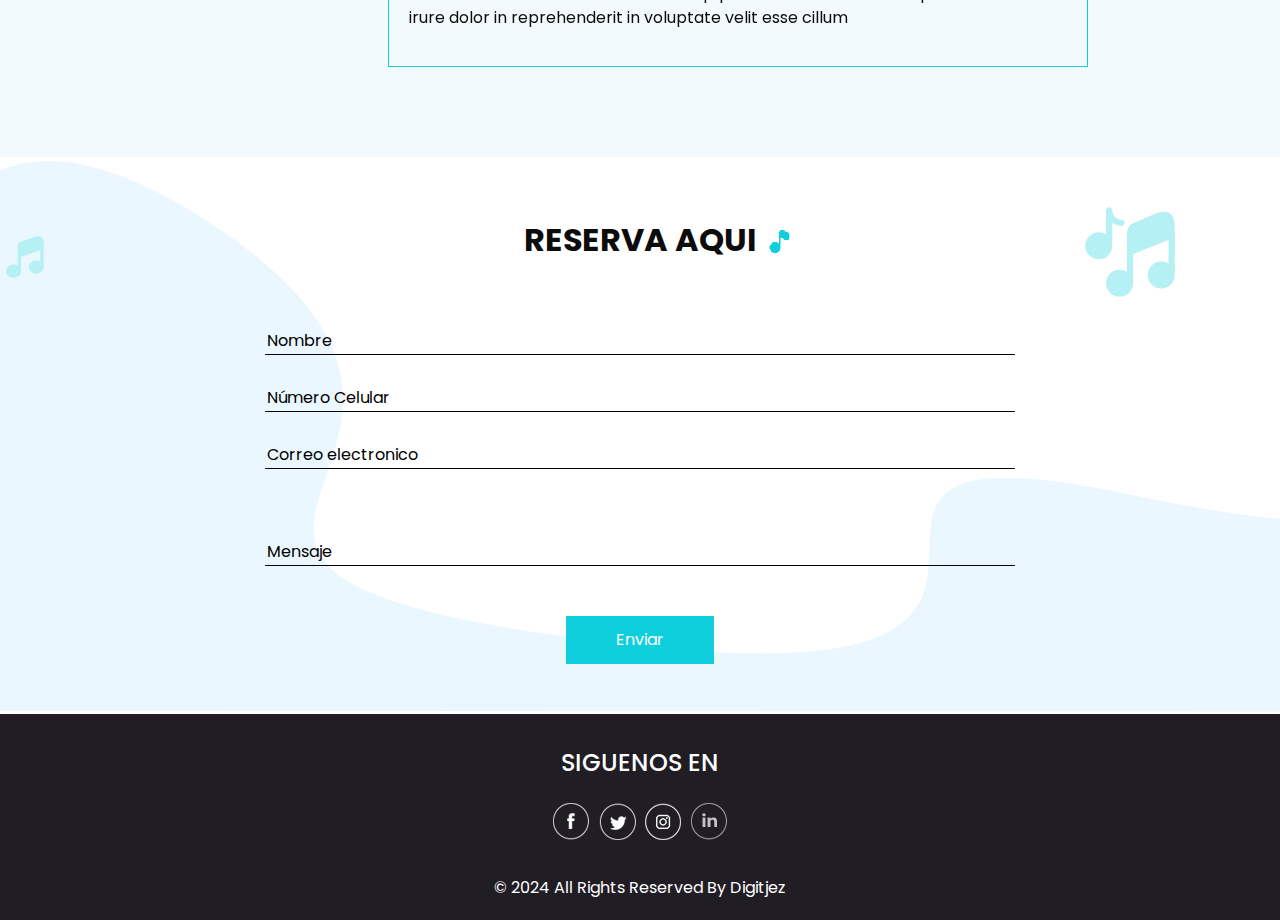
==== commit 02aca768: "Merge branch 'main' into prueba1" ====
--- a/index.html
+++ b/index.html
@@ -12,7 +12,7 @@
   <meta name="description" content="" />
   <meta name="author" content="" />
 
-  <title>GUIAM</title>
+  <title>Inicio</title>
 
 
   <!-- bootstrap core css -->
@@ -61,13 +61,13 @@
                         aria-haspopup="true" aria-expanded="false">Cursos</a>
                       <div class="dropdown-menu">
                         <div class="justify-content-center text-center">
-                          
-                          <a class="dropdown-item" href="">Piano</a>
-                       <a class="dropdown-item" href="">Drum</a>
-                         <a class="dropdown-item" href="">Guitar</a>
-                        <a class="dropdown-item" href="">Canto</a>
-                        <a class="dropdown-item" href="">Bajo</a>
-                      <a class="dropdown-item" href="">Violin</a>
+
+                          <a class="dropdown-item" href="piano.html">Piano</a>
+                          <a class="dropdown-item" href="drum.html">Drum</a>
+                          <a class="dropdown-item" href="">Guitar</a>
+                          <a class="dropdown-item" href="">Canto</a>
+                          <a class="dropdown-item" href="">Bajo</a>
+                          <a class="dropdown-item" href="">Violin</a>
 
                         </div>
                         <p class="text-center" style="font-size: 12px;">Presenciales</p>
@@ -76,7 +76,7 @@
                       </div>
                     </li>
                     <li class="nav-item">
-                      <a class="nav-link" href="portfolio.html">Nosotros</a>
+                      <a class="nav-link" href="about.html">Nosotros</a>
                     </li>
                     <li class="nav-item">
                       <a class="nav-link" href="contact.html">Contactanos</a>
@@ -215,13 +215,14 @@
 
       <div class="row">
         <div class="col-lg-6 col-sm-12 align-self-center text-center">
-                <div class="heading_container">
-        <h2>
-          Somos GUIAM
-        </h2>
-      </div>
+          <div class="heading_container">
+            <h2>
+              Somos GUIAM
+            </h2>
+          </div>
           <h3 class="mb-5">¡Te garantizamos el aprendizaje eficaz!</h3>
-          <p>¡El verdadero músico no es quien toca sino el que practica con disciplina! Procura con diligencia practicar constantemente y obtendrás los mejores resultados exitosos.
+          <p>¡El verdadero músico no es quien toca sino el que practica con disciplina! Procura con diligencia practicar
+            constantemente y obtendrás los mejores resultados exitosos.
           </p>
         </div>
         <div class="col-lg-6 col-sm-12 align-items-center">
@@ -274,7 +275,7 @@
           Escoge tu Curso
         </h2>
         <p>
-          Tenemos diferentes clases para ti. Haz clic en estos iconos te llevaran a la información que necesitas. 
+          Tenemos diferentes clases para ti. Haz clic en estos iconos te llevaran a la información que necesitas.
         </p>
       </div>
       <!--<div class="portfolio_container layout_padding2">
@@ -340,23 +341,39 @@
       <div class="container">
         <div class="row justify-content-center text-center img-course">
           <div class="pb-3 col-lg-4 col-6">
-            <img class="animation-expanded" src="images/Piano.png" alt="">
-          </div>
+            <a href="piano.html"> 
+              <img class="animation-expanded" src="images/Piano.png" alt="">
+            </a>
+          </div>
+          
           <div class="pb-3 col-lg-4 col-6">
+            <a href="drum.html"> 
             <img class="animation-expanded" src="images/Drum.png" alt="">
-          </div>
+          </a>
+          </div>
+
           <div class="pb-3 col-lg-4 col-6">
+            <a href="guitar.html"> 
             <img class="animation-expanded" src="images/Guitar.png" alt="">
+          </a>
           </div>
 
           <div class="pb-3 col-lg-4 col-6">
+            <a href="piano.html"> 
             <img class="animation-expanded" src="images/Canto.png" alt="">
-          </div>
+          </a>
+          </div>
+
           <div class="col-lg-4 col-6">
+            <a href=""> 
             <img class="animation-expanded" src="images/Bajo.png" alt="">
-          </div>
+          </a>
+          </div>
+
           <div class="col-lg-4 col-6">
+            <a href=""> 
             <img class="animation-expanded" src="images/Violin.png" alt="">
+          </a>
           </div>
 
         </div>
@@ -429,7 +446,6 @@
 
   <!-- end achieve section -->
 
-
   <section class="p-5">
     <div class="container">
       <div class="heading_container">
@@ -437,14 +453,14 @@
       </div>
       <div class="row justify-content-center">
         <div class="col-lg-3 col-sm-12 align-items-center shape">
-          <img class="" style="width: 100%; border-radius: 50%; border: 7px solid #E1F3FD;" src="images/jezreel.jpg"
-            alt="">
+          <img class="instructor-img" src="images/jezreel.jpg" alt="">
         </div>
         <div class="col-lg-6 col-sm-12 align-self-center">
           <h2 style="font-weight: bold;">
             Nuestros Instructores
           </h2>
-          <p> Aprenderás con profesionales de calidad, que te guiarán continuamente en tu curso de la Academia de Música GUIAM y su método.
+          <p> Aprenderás con profesionales de calidad, que te guiarán continuamente en tu curso de la Academia de Música
+            GUIAM y su método.
           </p>
         </div>
       </div>
@@ -460,7 +476,8 @@
           Testimonios
         </h2>
         <p>
-          <span class="text-info font-weight-bold">+40 estudiantes </span>han salido de nuestras manos como profesionales de excelencia.
+          <span class="text-info font-weight-bold">+40 estudiantes </span>han salido de nuestras manos como
+          profesionales de excelencia.
         </p>
       </div>
       <div class="layout_padding2-top">
@@ -621,13 +638,8 @@
   </style>
 
   <!-- end info_section -->
-  <div class="fixed-action-btn" style="bottom: 45px; right: 24px;"><a href="" class="btn-smf" aria-label="whatsapp">
-      <img src="/images/whatsapp azulado.png" alt=""></a>
-    <ul>
-      <li><a href="https://wa.me/50763581615" aria-label="contactanos"
-          style="transform: scaleY(1) scaleX(1) translateY(0px) translateX(0px); opacity: 1;"><i
-            class="mdi-communication-live-help">Contáctanos</i></a></li>
-    </ul>
+  <div class="fixed-action-btn" style="bottom: 45px; right: 24px;"><a href="https://wa.me/?text=%E2%9E%A1%EF%B8%8FChat%C3%A9anos%20aqu%C3%AD%20-%20https://tr.ee/tGwvTD9WGo" class="btn-smf" aria-label="whatsapp">
+      <img src="images/whatsapp azulado.png" alt=""></a>
   </div>
   <!-- footer section -->
   <section class="container-fluid footer_section">
--- a/css/style.css
+++ b/css/style.css
@@ -4,7 +4,192 @@
   background-color: #ffffff;
 }
 
-
+.instructor-img{
+  width: 100%; 
+  border-radius: 50%; 
+  border: 7px solid #E1F3FD;
+}
+
+.pricing1 .font-weight-medium {
+  font-weight: 500;
+}
+
+.pricing1 .bg-light {
+  background-color: #f4f8fa !important;
+}
+
+.pricing1 .subtitle {
+  color: #8d97ad;
+  line-height: 24px;
+  font-size: 14px;
+}
+
+.pricing1 .font-14 {
+  font-size: 14px;
+}
+
+.pricing1 h5 {
+    line-height: 22px;
+    font-size: 18px;
+}
+
+.pricing1 .card.card-shadow {
+  -webkit-box-shadow: 0px 0px 30px rgba(115, 128, 157, 0.1);
+  box-shadow: 0px 0px 30px rgba(115, 128, 157, 0.1);
+}
+
+.pricing1 .on-hover {
+  -webkit-transition: 0.1s;
+  -o-transition: 0.1s;
+  transition: 0.1s;
+}
+
+.pricing1 .on-hover:hover {
+  -ms-transform: scale(1.05);
+  transform: scale(1.05);
+  -webkit-transform: scale(1.05);
+  -webkit-font-smoothing: antialiased;
+}
+
+.pricing1 .btn-success-gradiant {
+  background: #2cdd9b;
+  background: -webkit-linear-gradient(legacy-direction(to right), #2cdd9b 0%, #1dc8cc 100%);
+  background: -webkit-gradient(linear, left top, right top, from(#2cdd9b), to(#1dc8cc));
+  background: -webkit-linear-gradient(left, #2cdd9b 0%, #1dc8cc 100%);
+  background: -o-linear-gradient(left, #2cdd9b 0%, #1dc8cc 100%);
+  background: linear-gradient(to right, #2cdd9b 0%, #1dc8cc 100%);
+}
+
+.pricing1 .btn-success-gradiant:hover {
+  background: #1dc8cc;
+  background: -webkit-linear-gradient(legacy-direction(to right), #1dc8cc 0%, #2cdd9b 100%);
+  background: -webkit-gradient(linear, left top, right top, from(#1dc8cc), to(#2cdd9b));
+  background: -webkit-linear-gradient(left, #1dc8cc 0%, #2cdd9b 100%);
+  background: -o-linear-gradient(left, #1dc8cc 0%, #2cdd9b 100%);
+  background: linear-gradient(to right, #1dc8cc 0%, #2cdd9b 100%);
+}
+
+.pricing1 .btn-danger-gradiant {
+  background: #ff4d7e;
+  background: -webkit-linear-gradient(legacy-direction(to right), #ff4d7e 0%, #ff6a5b 100%);
+  background: -webkit-gradient(linear, left top, right top, from(#ff4d7e), to(#ff6a5b));
+  background: -webkit-linear-gradient(left, #ff4d7e 0%, #ff6a5b 100%);
+  background: -o-linear-gradient(left, #ff4d7e 0%, #ff6a5b 100%);
+  background: linear-gradient(to right, #ff4d7e 0%, #ff6a5b 100%);
+}
+
+.pricing1 .btn-danger-gradiant:hover {
+  background: #ff6a5b;
+  background: -webkit-linear-gradient(legacy-direction(to right), #ff6a5b 0%, #ff4d7e 100%);
+  background: -webkit-gradient(linear, left top, right top, from(#ff6a5b), to(#ff4d7e));
+  background: -webkit-linear-gradient(left, #ff6a5b 0%, #ff4d7e 100%);
+  background: -o-linear-gradient(left, #ff6a5b 0%, #ff4d7e 100%);
+  background: linear-gradient(to right, #ff6a5b 0%, #ff4d7e 100%);
+}
+
+.pricing1 .btn-md {
+  padding: 15px 30px;
+  font-size: 16px;
+}
+
+.pricing1 .onoffswitch {
+  width: 70px;
+  -webkit-user-select: none;
+  -moz-user-select: none;
+  -ms-user-select: none;
+  margin: 0 auto;
+}
+
+.pricing1 .onoffswitch-label {
+  cursor: pointer;
+  border: 2px solid transparent;
+  border-radius: 20px;
+}
+
+.pricing1 .onoffswitch-inner {
+  width: 200%;
+  margin-left: -100%;
+  -webkit-transition: margin 0.3s ease-in 0s;
+  -o-transition: margin 0.3s ease-in 0s;
+  transition: margin 0.3s ease-in 0s;
+}
+
+.pricing1 .onoffswitch-inner::before,
+.pricing1 .onoffswitch-inner::after {
+  display: block;
+  float: left;
+  width: 50%;
+  height: 30px;
+  padding: 0;
+  line-height: 30px;
+  font-size: 14px;
+  color: white;
+  -webkit-box-sizing: border-box;
+  box-sizing: border-box;
+}
+
+.pricing1 .onoffswitch-inner::before {
+  content: "";
+  padding-right: 27px;
+  background-color: #2cdd9b;
+  color: #FFFFFF;
+}
+
+.pricing1 .onoffswitch-inner::after {
+  content: "";
+  padding-right: 24px;
+  background-color: #3e4555;
+  color: #999999;
+  text-align: right;
+}
+
+.pricing1 .onoffswitch-switch {
+  width: 23px;
+  margin: 6px;
+  height: 23px;
+  top: -1px;
+  bottom: 0;
+  right: 35px;
+  border-radius: 20px;
+  -webkit-transition: all 0.3s ease-in 0s;
+  -o-transition: all 0.3s ease-in 0s;
+  transition: all 0.3s ease-in 0s;
+}
+
+.pricing1 .onoffswitch-checkbox:checked+.onoffswitch-label .onoffswitch-inner {
+  margin-left: 0;
+}
+
+.pricing1 .onoffswitch-checkbox:checked+.onoffswitch-label .onoffswitch-switch {
+  right: 0px;
+}
+
+.pricing1 .price-badge {
+  top: -13px;
+  left: 0;
+  right: 0;
+  width: 100px;
+  margin: 0 auto;
+}
+
+.pricing1 .badge-inverse {
+  background-color: #e2efff;
+  border: 1px solid #0db9c4;
+}
+
+.pricing1 .display-5 {
+  font-size: 3rem;
+	color: #263238;
+}
+
+.pricing1 .pricing sup {
+  font-size: 18px;
+  top: -20px;
+}
+
+.pricing1 .pricing .yearly {
+  display: none;
+}
 
 
 /*INICIO NUEVOS PROPIOS*/
@@ -132,7 +317,7 @@
 	background: #d4f0ff;
 	animation: morph 4s ease-in-out infinite;
 	border-radius: 60% 40% 30% 70% / 60% 30% 70% 40%;
-	height: 270px;
+	/*height: auto;*/
 	transition: all 1s ease-in-out;
 	width: 400px;
 	z-index: 1;
@@ -489,12 +674,13 @@
 
 .about_section .box img {
   width: 100%;
+  height: 380px;
+  object-fit: cover;
 }
 
 .about_section .box .img-box {
   position: relative;
-  width: 250px;
-  margin: 50px 0;
+  width: 450px;
 }
 
 .about_section .box .img-box .about_img-bg {
@@ -540,7 +726,7 @@
 
 .about_section .box .detail-box {
   margin-top: 35px;
-  text-align: center;
+ /* text-align: center;*/
 }
 
 .about_section .box .detail-box a {
@@ -805,12 +991,100 @@
   text-transform: uppercase;
 }
 
+.title-reservar h2{
+   font-weight: bold;
+   z-index: 1;
+   position: relative;
+   text-transform: uppercase;
+}
+
+/* contact section */
+.contact_section2 {
+  border: 1px solid #0facdc;;
+  padding-top: 10%;
+  padding-bottom: 10%;
+  border-radius: 5%;
+  background-color: #f4faff;
+}
+
+.contact_section2 .bg-img1 {
+  width: 100px;
+  position: absolute;
+  top: 45px;
+  right: 100px;
+}
+
+.contact_section2 .bg-img1 img {
+  width: 100%;
+}
+
+.contact_section2 .bg-img2 {
+  width: 50px;
+  position: absolute;
+  top: 75px;
+  left: 0px;
+}
+
+.contact_section2 .bg-img2 img {
+  width: 100%;
+}
+
+.contact_section2 .contact_form-container {
+  margin-top: 45px;
+}
+
+.contact_section2 .contact_form-container input {
+  border: none;
+  outline: none;
+  border-bottom: 1px solid #0facdc;
+  border-radius: 15px;
+  color: #000000;
+  width: 100%;
+  padding: 5px;
+  margin: 15px 0;
+  background-color: #ffffff;
+  
+}
+
+.contact_section2 .contact_form-container input:-ms-input-placeholder {
+  color: #000000;
+}
+
+.contact_section2 .contact_form-container input::-ms-input-placeholder {
+  color: #000000;
+}
+
+.contact_section2 .contact_form-container input::placeholder {
+  color: #4d4d4d;
+}
+
+.contact_section2 .contact_form-container input.message_input {
+  height: 100px;
+}
+
+.contact_section2 .contact_form-container button {
+  display: inline-block;
+  padding: 12px 50px;
+  background-color: #0fcfdc;
+  color: #ffffff;
+  border-radius: 0;
+  margin-top: 35px;
+  border: none;
+}
+
+.contact_section2 .contact_form-container button:hover {
+  background-color: #0db9c4;
+}
+
+
+
 /* contact section */
 .contact_section {
   background-image: url(../images/contact-bg.png);
   background-repeat: no-repeat;
   background-position: left bottom;
-  padding-bottom: 250px;
+  padding-bottom: 50px;
+  padding-top: 5%;
   position: relative;
 }
 
--- a/css/responsive.css
+++ b/css/responsive.css
@@ -2,14 +2,39 @@
   .slider_section .carousel_btn-container {
     bottom: 0;
   }
+
   .img-course img {
-    width: 150px; 
+    width: 150px;
     border-radius: 30px;
     border: solid 2px #40d9ff;
 
   }
 
-  
+  .top-sectioni{
+    margin-top: 18%;
+  }
+
+  .main {
+    width: 170px;
+    bottom: 20px;
+    margin-bottom: 30px;
+  }
+
+  .keyboard {
+    left: 100%;
+  }
+
+  .guitar-img {
+    height: 120px;
+}
+
+.guitar-img img {
+    width: 50%;
+    z-index: 1;
+    position: relative;
+    bottom: 50px;
+}
+
 }
 
 @media (max-width: 992px) {
@@ -33,15 +58,14 @@
     width: 100%;
   }
 
-  
+
 }
 
 @media (max-width: 768px) {
   .hero_area {
     height: 94vh;
-    padding-top:97px;
-
-      background-image: url(../images/hero-bg.png);
+    padding-top: 97px;
+    background-image: url(../images/hero-bg.png);
   }
 
   .slider_section {
@@ -57,8 +81,13 @@
     padding: 0;
   }
 
+  .about_section .box .img-box img{
+    width: 75%;
+    object-fit: contain;
+    height: auto;
+  }
   .about_section .box .img-box {
-    width: 40%;
+    width: 100%;
   }
 
   .portfolio_section .portfolio_container {
@@ -114,19 +143,20 @@
 
 @media (max-width: 360px) {
 
-
-
+  
 }
 
 @media (min-width: 1200px) {
   .container {
     max-width: 1170px;
   }
+
   /*Contenedor de Course*/
-.img-course img {
-  width: 250px; 
-  border-radius: 40px;
-  border: solid 2px #40d9ff;
-}
+  .img-course img {
+    width: 150px;
+    border-radius: 20px;
+    border: solid 2px #40d9ff;
+  }
+
 
 }